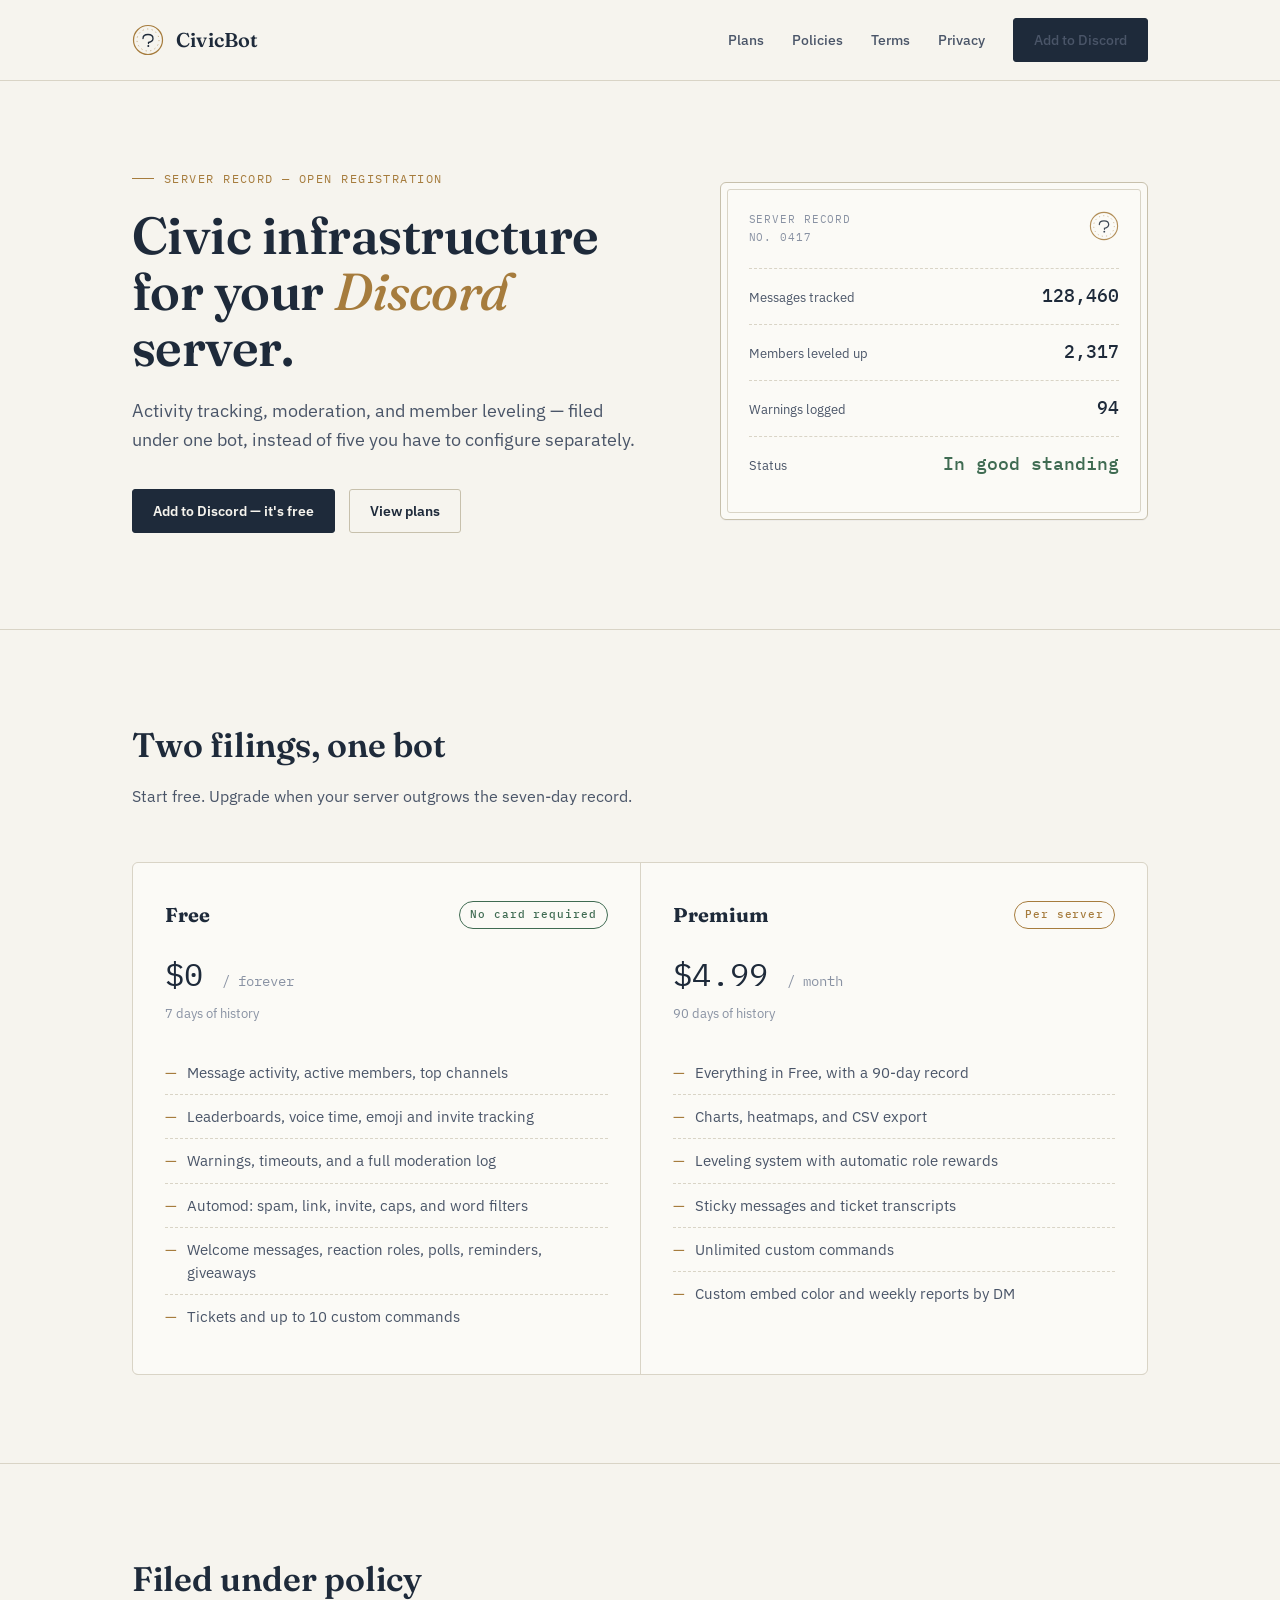
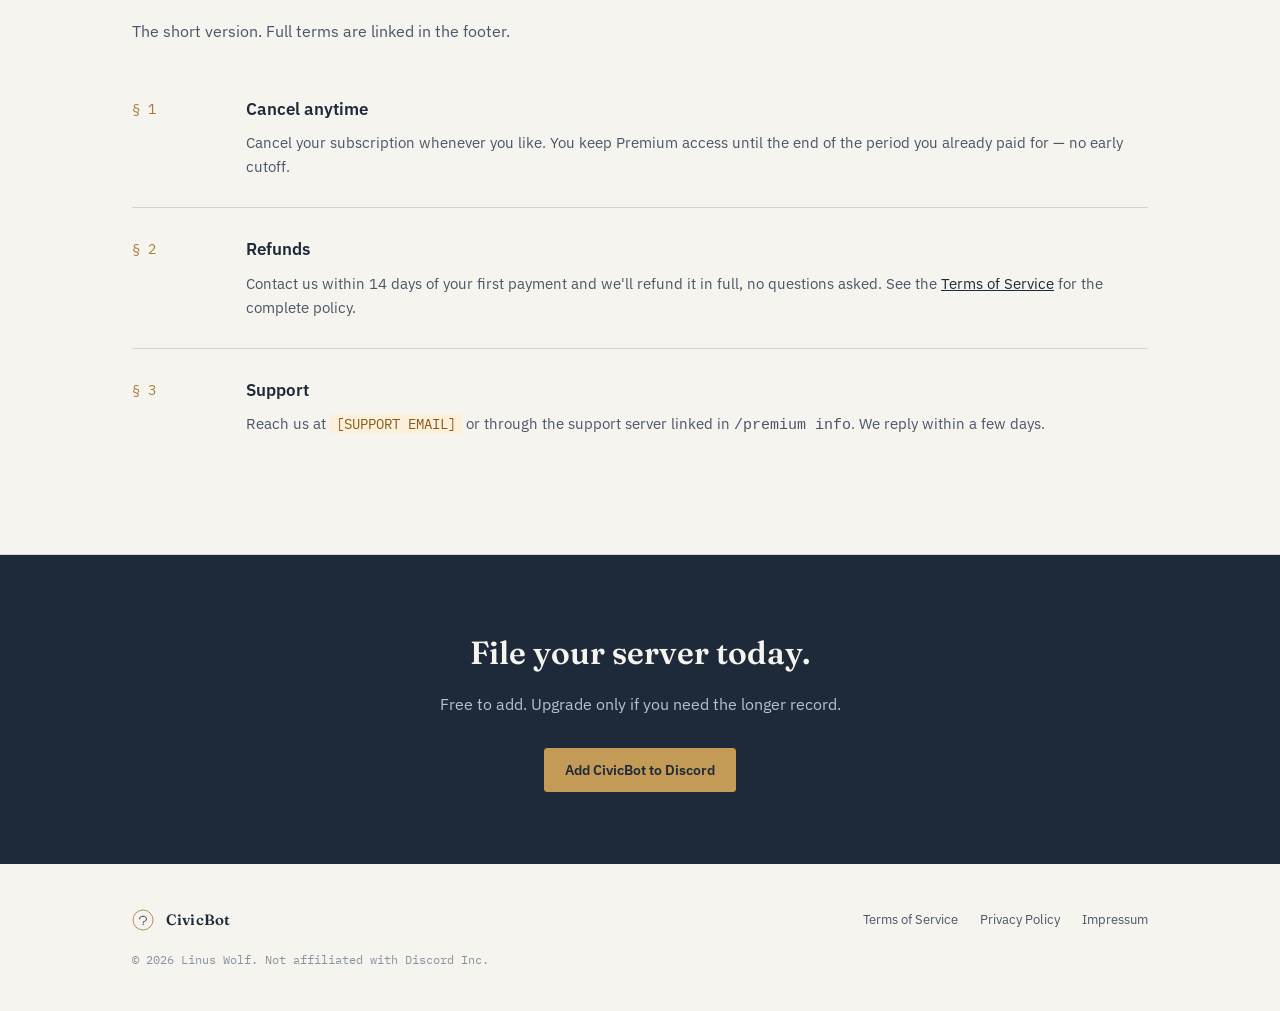
==== index.html @ 1b2a7441 "Add files via upload" ====
<!DOCTYPE html>
<html lang="en">
<head>
<meta charset="UTF-8">
<meta name="viewport" content="width=device-width, initial-scale=1.0">
<title>CivicBot — Server infrastructure for Discord</title>
<meta name="description" content="CivicBot tracks activity, moderates, and rewards your most active members — one bot for the whole server.">
<link rel="stylesheet" href="style.css">
</head>
<body>

<header class="site">
  <div class="bar">
    <a href="index.html" class="brand">
      <span class="seal" aria-hidden="true">
        <svg width="32" height="32" viewBox="0 0 32 32" fill="none">
          <circle cx="16" cy="16" r="14.5" stroke="#A67C3D" stroke-width="1.2"/>
          <circle cx="16" cy="16" r="11" stroke="#A67C3D" stroke-width="0.6" stroke-dasharray="1.2 3.4"/>
          <path d="M11 14.5C11 12 13 10.5 16 10.5C19 10.5 21 12 21 14.5C21 17 19 18 16.5 18.5V19.5" stroke="#1E2A3A" stroke-width="1.3" stroke-linecap="round"/>
          <circle cx="16.3" cy="22" r="1" fill="#1E2A3A"/>
        </svg>
      </span>
      <span class="brand-name">CivicBot</span>
    </a>
    <nav class="primary">
      <a href="index.html#services">Plans</a>
      <a href="index.html#policies">Policies</a>
      <a href="terms.html">Terms</a>
      <a href="privacy.html">Privacy</a>
      <a href="#" class="btn btn-primary">Add to Discord</a>
    </nav>
  </div>
</header>

<section class="hero">
  <div class="wrap grid">
    <div>
      <p class="eyebrow">Server Record — Open Registration</p>
      <h1 class="display">Civic infrastructure<br>for your <em>Discord</em> server.</h1>
      <p class="lede">Activity tracking, moderation, and member leveling — filed under one bot, instead of five you have to configure separately.</p>
      <div class="cta-row">
        <a href="#" class="btn btn-primary">Add to Discord — it's free</a>
        <a href="index.html#services" class="btn btn-ghost">View plans</a>
      </div>
    </div>

    <div class="registry-card reveal">
      <div class="card-head">
        <span class="card-tag">SERVER RECORD<br>NO. 0417</span>
        <span class="seal" aria-hidden="true">
          <svg width="30" height="30" viewBox="0 0 32 32" fill="none">
            <circle cx="16" cy="16" r="14.5" stroke="#A67C3D" stroke-width="1.2"/>
            <circle cx="16" cy="16" r="11" stroke="#A67C3D" stroke-width="0.6" stroke-dasharray="1.2 3.4"/>
            <path d="M11 14.5C11 12 13 10.5 16 10.5C19 10.5 21 12 21 14.5C21 17 19 18 16.5 18.5V19.5" stroke="#1E2A3A" stroke-width="1.3" stroke-linecap="round"/>
            <circle cx="16.3" cy="22" r="1" fill="#1E2A3A"/>
          </svg>
        </span>
      </div>
      <div class="stat-row">
        <span class="stat-label">Messages tracked</span>
        <span class="stat-value"><span data-count-to="128460">0</span></span>
      </div>
      <div class="stat-row">
        <span class="stat-label">Members leveled up</span>
        <span class="stat-value"><span data-count-to="2317">0</span></span>
      </div>
      <div class="stat-row">
        <span class="stat-label">Warnings logged</span>
        <span class="stat-value"><span data-count-to="94">0</span></span>
      </div>
      <div class="stat-row">
        <span class="stat-label">Status</span>
        <span class="stat-value ledger">In good standing</span>
      </div>
    </div>
  </div>
</section>

<section id="services">
  <div class="wrap">
    <div class="section-head reveal">
      <h2>Two filings, one bot</h2>
      <p>Start free. Upgrade when your server outgrows the seven-day record.</p>
    </div>

    <div class="directory reveal">
      <div class="record">
        <div class="record-head">
          <h3 style="font-family:var(--display);font-size:20px;margin:0;">Free</h3>
          <span class="stamp free">No card required</span>
        </div>
        <div class="record-price">$0 <span>/ forever</span></div>
        <div class="record-note">7 days of history</div>
        <ul>
          <li>Message activity, active members, top channels</li>
          <li>Leaderboards, voice time, emoji and invite tracking</li>
          <li>Warnings, timeouts, and a full moderation log</li>
          <li>Automod: spam, link, invite, caps, and word filters</li>
          <li>Welcome messages, reaction roles, polls, reminders, giveaways</li>
          <li>Tickets and up to 10 custom commands</li>
        </ul>
      </div>

      <div class="record">
        <div class="record-head">
          <h3 style="font-family:var(--display);font-size:20px;margin:0;">Premium</h3>
          <span class="stamp premium">Per server</span>
        </div>
        <div class="record-price">$4.99 <span>/ month</span></div>
        <div class="record-note">90 days of history</div>
        <ul>
          <li>Everything in Free, with a 90-day record</li>
          <li>Charts, heatmaps, and CSV export</li>
          <li>Leveling system with automatic role rewards</li>
          <li>Sticky messages and ticket transcripts</li>
          <li>Unlimited custom commands</li>
          <li>Custom embed color and weekly reports by DM</li>
        </ul>
      </div>
    </div>
  </div>
</section>

<section id="policies">
  <div class="wrap">
    <div class="section-head reveal">
      <h2>Filed under policy</h2>
      <p>The short version. Full terms are linked in the footer.</p>
    </div>

    <div class="reveal">
      <div class="ordinance">
        <div class="ordinance-mark">§ 1</div>
        <div>
          <h3>Cancel anytime</h3>
          <p>Cancel your subscription whenever you like. You keep Premium access until the end of the period you already paid for — no early cutoff.</p>
        </div>
      </div>
      <div class="ordinance">
        <div class="ordinance-mark">§ 2</div>
        <div>
          <h3>Refunds</h3>
          <p>Contact us within 14 days of your first payment and we'll refund it in full, no questions asked. See the <a href="terms.html#billing">Terms of Service</a> for the complete policy.</p>
        </div>
      </div>
      <div class="ordinance">
        <div class="ordinance-mark">§ 3</div>
        <div>
          <h3>Support</h3>
          <p>Reach us at <span class="fill">[SUPPORT EMAIL]</span> or through the support server linked in <code>/premium info</code>. We reply within a few days.</p>
        </div>
      </div>
    </div>
  </div>
</section>

<section class="band" style="border-bottom:none;">
  <div class="wrap">
    <h2>File your server today.</h2>
    <p>Free to add. Upgrade only if you need the longer record.</p>
    <a href="#" class="btn btn-primary">Add CivicBot to Discord</a>
  </div>
</section>

<footer class="site">
  <div class="wrap">
    <div class="row">
      <a href="index.html" class="brand">
        <span class="seal" aria-hidden="true">
          <svg width="22" height="22" viewBox="0 0 32 32" fill="none">
            <circle cx="16" cy="16" r="14.5" stroke="#A67C3D" stroke-width="1.2"/>
            <path d="M11 14.5C11 12 13 10.5 16 10.5C19 10.5 21 12 21 14.5C21 17 19 18 16.5 18.5V19.5" stroke="#1E2A3A" stroke-width="1.3" stroke-linecap="round"/>
            <circle cx="16.3" cy="22" r="1" fill="#1E2A3A"/>
          </svg>
        </span>
        <span class="brand-name">CivicBot</span>
      </a>
      <div class="legal-links">
        <a href="terms.html">Terms of Service</a>
        <a href="privacy.html">Privacy Policy</a>
        <a href="impressum.html">Impressum</a>
      </div>
    </div>
    <div class="fine">© 2026 Linus Wolf. Not affiliated with Discord Inc.</div>
  </div>
</footer>

<script src="script.js"></script>
</body>
</html>
---- style.css ----
/* ============================================================
   CivicBot — shared design system
   Direction: "civic registry" — municipal ledger meets Discord.
   ============================================================ */

@import url('https://fonts.googleapis.com/css2?family=Fraunces:opsz,wght@9..144,500;9..144,600;9..144,680&family=IBM+Plex+Sans:wght@400;500;600&family=IBM+Plex+Mono:wght@400;500&display=swap');

:root {
  --paper: #F6F4EE;
  --paper-raised: #FBFAF6;
  --ink: #1E2A3A;
  --ink-soft: #4A5568;
  --ink-faint: #8992A3;
  --seal: #A67C3D;
  --seal-bright: #C39A56;
  --ledger: #3F6B52;
  --rule: #D9D4C6;
  --rule-strong: #C7C0AC;

  --display: 'Fraunces', Georgia, serif;
  --body: 'IBM Plex Sans', -apple-system, sans-serif;
  --mono: 'IBM Plex Mono', 'Courier New', monospace;
}

* { box-sizing: border-box; }

html { scroll-behavior: smooth; }

body {
  margin: 0;
  background: var(--paper);
  color: var(--ink);
  font-family: var(--body);
  font-size: 16px;
  line-height: 1.6;
  -webkit-font-smoothing: antialiased;
}

a { color: var(--ink); }
a:focus-visible, button:focus-visible { outline: 2px solid var(--seal); outline-offset: 3px; }

.wrap {
  max-width: 1080px;
  margin: 0 auto;
  padding: 0 32px;
}

/* ---------- Seal mark (signature element) ---------- */
.seal {
  display: inline-flex;
  align-items: center;
  justify-content: center;
  flex-shrink: 0;
}
.seal svg { display: block; }

/* ---------- Header ---------- */
header.site {
  border-bottom: 1px solid var(--rule);
  background: var(--paper);
  position: sticky;
  top: 0;
  z-index: 40;
}
header.site .bar {
  display: flex;
  align-items: center;
  justify-content: space-between;
  padding: 18px 32px;
  max-width: 1080px;
  margin: 0 auto;
}
.brand {
  display: flex;
  align-items: center;
  gap: 12px;
  text-decoration: none;
  color: var(--ink);
}
.brand .seal { width: 32px; height: 32px; }
.brand-name {
  font-family: var(--display);
  font-weight: 600;
  font-size: 20px;
  letter-spacing: 0.01em;
}
nav.primary {
  display: flex;
  align-items: center;
  gap: 28px;
}
nav.primary a {
  text-decoration: none;
  font-size: 14px;
  color: var(--ink-soft);
  font-weight: 500;
}
nav.primary a:hover { color: var(--ink); }
.btn {
  font-family: var(--body);
  font-weight: 600;
  font-size: 14px;
  padding: 10px 20px;
  border-radius: 3px;
  border: 1px solid var(--ink);
  text-decoration: none;
  display: inline-block;
  cursor: pointer;
  transition: transform 0.15s ease, background 0.15s ease;
}
.btn-primary { background: var(--ink); color: var(--paper); }
.btn-primary:hover { background: var(--seal); border-color: var(--seal); }
.btn-ghost { background: transparent; color: var(--ink); border-color: var(--rule-strong); }
.btn-ghost:hover { border-color: var(--ink); }

/* ---------- Hero ---------- */
.hero {
  padding: 88px 0 96px;
  border-bottom: 1px solid var(--rule);
}
.hero .grid {
  display: grid;
  grid-template-columns: 1.1fr 0.9fr;
  gap: 64px;
  align-items: center;
}
.eyebrow {
  font-family: var(--mono);
  font-size: 12px;
  letter-spacing: 0.12em;
  text-transform: uppercase;
  color: var(--seal);
  margin: 0 0 18px;
  display: flex;
  align-items: center;
  gap: 10px;
}
.eyebrow::before {
  content: "";
  width: 22px;
  height: 1px;
  background: var(--seal);
}
h1.display {
  font-family: var(--display);
  font-weight: 600;
  font-size: 52px;
  line-height: 1.08;
  letter-spacing: -0.01em;
  margin: 0 0 22px;
}
h1.display em { font-style: italic; font-weight: 500; color: var(--seal); }
.lede {
  font-size: 18px;
  color: var(--ink-soft);
  max-width: 46ch;
  margin: 0 0 34px;
}
.cta-row { display: flex; gap: 14px; flex-wrap: wrap; }

/* Registry card visual */
.registry-card {
  background: var(--paper-raised);
  border: 1px solid var(--rule-strong);
  border-radius: 6px;
  padding: 28px;
  position: relative;
  box-shadow: 0 1px 0 rgba(30,42,58,0.03);
}
.registry-card::before {
  content: "";
  position: absolute;
  inset: 6px;
  border: 1px solid var(--rule);
  border-radius: 3px;
  pointer-events: none;
}
.registry-card .card-head {
  display: flex;
  justify-content: space-between;
  align-items: flex-start;
  margin-bottom: 22px;
}
.registry-card .card-head .seal { width: 30px; height: 30px; opacity: 0.85; }
.card-tag {
  font-family: var(--mono);
  font-size: 11px;
  color: var(--ink-faint);
  letter-spacing: 0.08em;
}
.stat-row {
  display: flex;
  justify-content: space-between;
  align-items: baseline;
  padding: 13px 0;
  border-top: 1px dashed var(--rule);
}
.stat-row:first-of-type { border-top: none; }
.stat-label { font-size: 13px; color: var(--ink-soft); }
.stat-value {
  font-family: var(--mono);
  font-size: 18px;
  font-weight: 500;
  color: var(--ink);
}
.stat-value.ledger { color: var(--ledger); }

/* ---------- Sections ---------- */
section { padding: 88px 0; border-bottom: 1px solid var(--rule); }
section:last-of-type { border-bottom: none; }
.section-head { max-width: 60ch; margin-bottom: 52px; }
.section-head h2 {
  font-family: var(--display);
  font-weight: 600;
  font-size: 34px;
  margin: 0 0 12px;
}
.section-head p { color: var(--ink-soft); font-size: 16px; margin: 0; }

/* Service directory (pricing) */
.directory {
  display: grid;
  grid-template-columns: 1fr 1fr;
  gap: 1px;
  background: var(--rule);
  border: 1px solid var(--rule);
  border-radius: 6px;
  overflow: hidden;
}
.record {
  background: var(--paper-raised);
  padding: 36px 32px;
}
.record-head {
  display: flex;
  justify-content: space-between;
  align-items: center;
  margin-bottom: 6px;
}
.stamp {
  font-family: var(--mono);
  font-size: 11px;
  font-weight: 500;
  letter-spacing: 0.08em;
  padding: 4px 10px;
  border-radius: 100px;
  border: 1px solid currentColor;
}
.stamp.free { color: var(--ledger); }
.stamp.premium { color: var(--seal); }
.record-price {
  font-family: var(--mono);
  font-size: 32px;
  margin: 18px 0 4px;
}
.record-price span { font-size: 14px; color: var(--ink-faint); }
.record-note { font-size: 13px; color: var(--ink-faint); margin-bottom: 26px; }
.record ul { list-style: none; padding: 0; margin: 0; }
.record li {
  padding: 10px 0;
  border-top: 1px dashed var(--rule);
  font-size: 14.5px;
  color: var(--ink-soft);
  display: flex;
  gap: 10px;
}
.record li:first-child { border-top: none; }
.record li::before { content: "—"; color: var(--seal); flex-shrink: 0; }

/* Ordinances (policy clauses) */
.ordinance {
  display: grid;
  grid-template-columns: 90px 1fr;
  gap: 24px;
  padding: 28px 0;
  border-top: 1px solid var(--rule);
}
.ordinance:first-child { border-top: none; padding-top: 0; }
.ordinance-mark {
  font-family: var(--mono);
  font-size: 14px;
  color: var(--seal);
  padding-top: 2px;
}
.ordinance h3 {
  font-family: var(--body);
  font-size: 17px;
  font-weight: 600;
  margin: 0 0 8px;
}
.ordinance p { margin: 0; color: var(--ink-soft); font-size: 15px; }

/* CTA band */
.band {
  background: var(--ink);
  color: var(--paper);
  padding: 72px 0;
  text-align: center;
  border-bottom: none;
}
.band h2 {
  font-family: var(--display);
  font-weight: 600;
  font-size: 32px;
  margin: 0 0 14px;
}
.band p { color: #B9C0CC; margin: 0 0 30px; }
.band .btn-primary { background: var(--seal-bright); border-color: var(--seal-bright); color: var(--ink); }
.band .btn-primary:hover { background: var(--paper); border-color: var(--paper); }

/* ---------- Footer ---------- */
footer.site {
  padding: 44px 0;
}
footer.site .row {
  display: flex;
  justify-content: space-between;
  align-items: center;
  flex-wrap: wrap;
  gap: 20px;
}
footer.site .brand .seal { width: 22px; height: 22px; }
footer.site .brand-name { font-size: 15px; }
footer .legal-links {
  display: flex;
  gap: 22px;
}
footer .legal-links a {
  font-size: 13px;
  color: var(--ink-soft);
  text-decoration: none;
}
footer .legal-links a:hover { color: var(--ink); }
footer .fine {
  font-size: 12px;
  color: var(--ink-faint);
  margin-top: 18px;
  font-family: var(--mono);
}

/* ---------- Legal document pages ---------- */
.doc {
  padding: 64px 0 96px;
}
.doc-head {
  border-bottom: 2px solid var(--ink);
  padding-bottom: 24px;
  margin-bottom: 44px;
}
.doc-head .eyebrow { margin-bottom: 14px; }
.doc-head h1 {
  font-family: var(--display);
  font-weight: 600;
  font-size: 38px;
  margin: 0 0 10px;
}
.doc-head .meta { font-family: var(--mono); font-size: 13px; color: var(--ink-faint); }
.doc-body { max-width: 72ch; }
.doc-body h2 {
  font-family: var(--display);
  font-size: 22px;
  font-weight: 600;
  margin: 44px 0 14px;
}
.doc-body h2 .num { color: var(--seal); font-family: var(--mono); font-size: 16px; margin-right: 10px; }
.doc-body h3 { font-size: 16px; margin: 24px 0 8px; }
.doc-body p, .doc-body li { color: var(--ink-soft); font-size: 15.5px; }
.doc-body ul, .doc-body ol { padding-left: 22px; }
.doc-body li { margin-bottom: 6px; }
.doc-body a { color: var(--seal); }
.fill {
  background: #FBF0DC;
  color: #8A5A17;
  padding: 1px 6px;
  border-radius: 3px;
  font-family: var(--mono);
  font-size: 0.92em;
}
.callout {
  background: var(--paper-raised);
  border: 1px solid var(--rule-strong);
  border-left: 3px solid var(--seal);
  border-radius: 4px;
  padding: 18px 22px;
  margin: 28px 0;
  font-size: 14.5px;
  color: var(--ink-soft);
}
.callout strong { color: var(--ink); }

/* ---------- Scroll reveal ---------- */
.reveal { opacity: 0; transform: translateY(14px); transition: opacity 0.6s ease, transform 0.6s ease; }
.reveal.in { opacity: 1; transform: translateY(0); }
@media (prefers-reduced-motion: reduce) {
  .reveal { opacity: 1; transform: none; transition: none; }
  html { scroll-behavior: auto; }
}

/* ---------- Responsive ---------- */
@media (max-width: 860px) {
  .hero .grid { grid-template-columns: 1fr; }
  .directory { grid-template-columns: 1fr; }
  h1.display { font-size: 38px; }
  nav.primary { display: none; }
  .ordinance { grid-template-columns: 1fr; gap: 8px; }
}
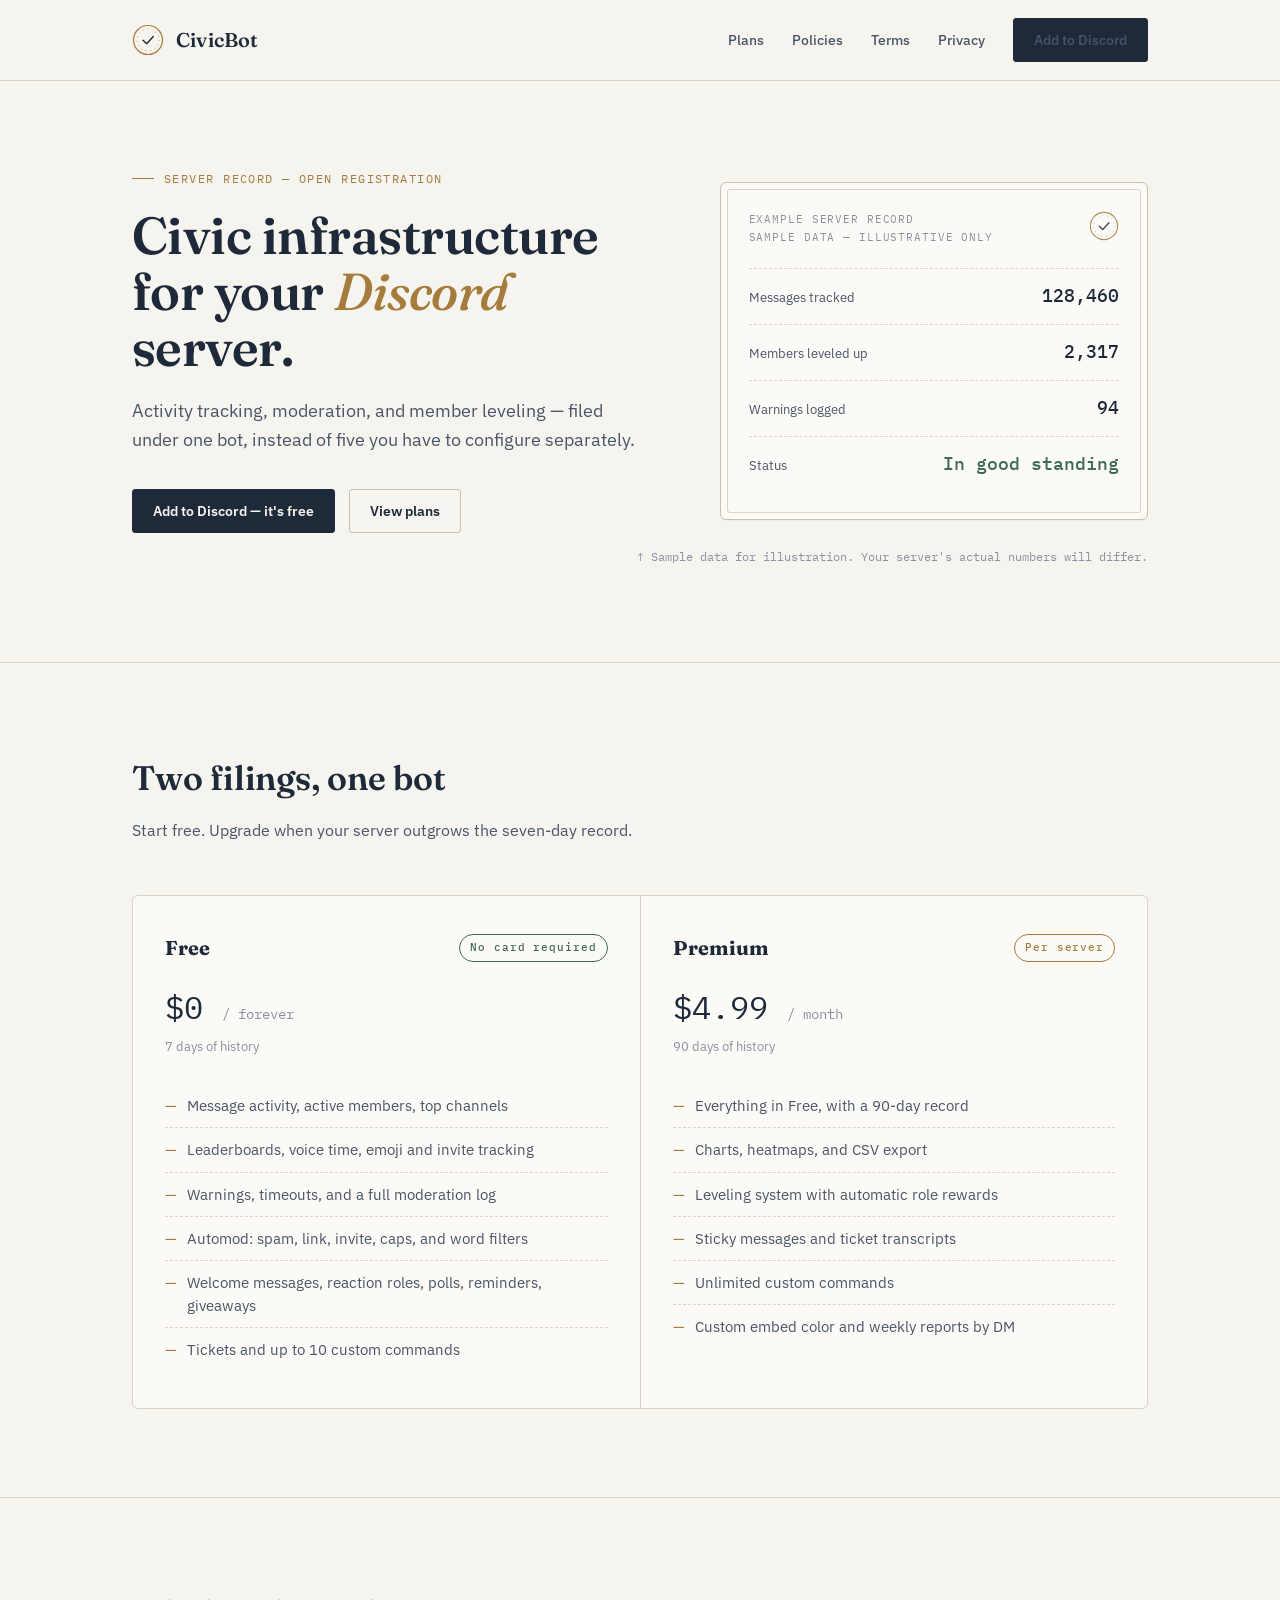
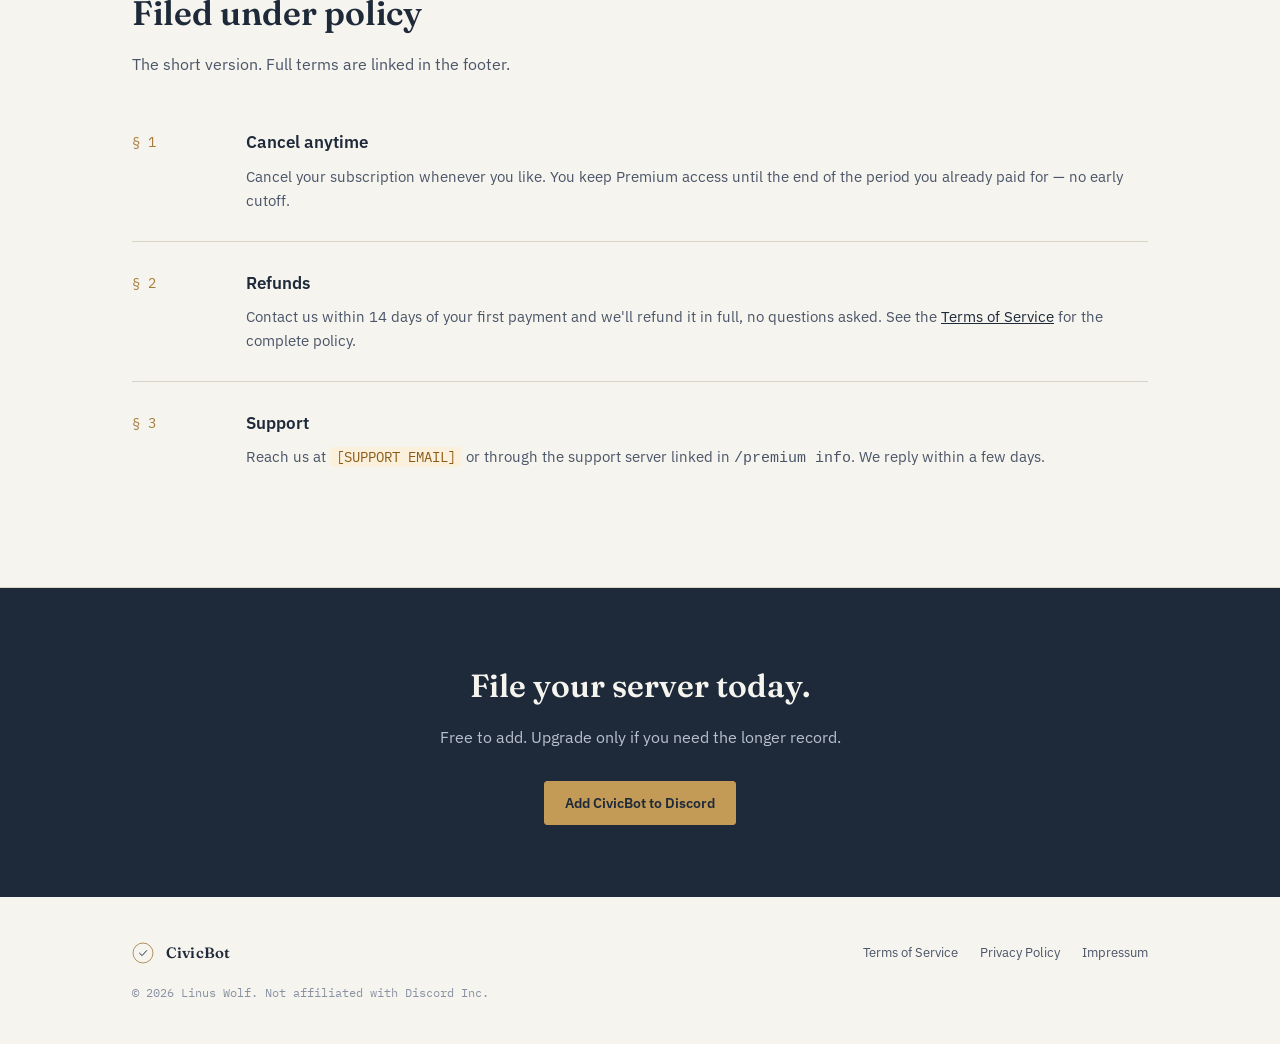
==== commit f742ebe5: "Update index.html" ====
--- a/index.html
+++ b/index.html
@@ -16,8 +16,7 @@
         <svg width="32" height="32" viewBox="0 0 32 32" fill="none">
           <circle cx="16" cy="16" r="14.5" stroke="#A67C3D" stroke-width="1.2"/>
           <circle cx="16" cy="16" r="11" stroke="#A67C3D" stroke-width="0.6" stroke-dasharray="1.2 3.4"/>
-          <path d="M11 14.5C11 12 13 10.5 16 10.5C19 10.5 21 12 21 14.5C21 17 19 18 16.5 18.5V19.5" stroke="#1E2A3A" stroke-width="1.3" stroke-linecap="round"/>
-          <circle cx="16.3" cy="22" r="1" fill="#1E2A3A"/>
+          <path d="M11 16.3L14.7 19.8L21.3 12.5" stroke="#1E2A3A" stroke-width="1.4" stroke-linecap="round" stroke-linejoin="round" fill="none"/>
         </svg>
       </span>
       <span class="brand-name">CivicBot</span>
@@ -46,13 +45,12 @@
 
     <div class="registry-card reveal">
       <div class="card-head">
-        <span class="card-tag">SERVER RECORD<br>NO. 0417</span>
+        <span class="card-tag">EXAMPLE SERVER RECORD<br>SAMPLE DATA — ILLUSTRATIVE ONLY</span>
         <span class="seal" aria-hidden="true">
           <svg width="30" height="30" viewBox="0 0 32 32" fill="none">
             <circle cx="16" cy="16" r="14.5" stroke="#A67C3D" stroke-width="1.2"/>
             <circle cx="16" cy="16" r="11" stroke="#A67C3D" stroke-width="0.6" stroke-dasharray="1.2 3.4"/>
-            <path d="M11 14.5C11 12 13 10.5 16 10.5C19 10.5 21 12 21 14.5C21 17 19 18 16.5 18.5V19.5" stroke="#1E2A3A" stroke-width="1.3" stroke-linecap="round"/>
-            <circle cx="16.3" cy="22" r="1" fill="#1E2A3A"/>
+            <path d="M11 16.3L14.7 19.8L21.3 12.5" stroke="#1E2A3A" stroke-width="1.4" stroke-linecap="round" stroke-linejoin="round" fill="none"/>
           </svg>
         </span>
       </div>
@@ -74,6 +72,7 @@
       </div>
     </div>
   </div>
+  <p style="text-align:right;max-width:1080px;margin:14px auto 0;padding:0 32px;font-size:12px;color:var(--ink-faint);font-family:var(--mono);">↑ Sample data for illustration. Your server's actual numbers will differ.</p>
 </section>
 
 <section id="services">
@@ -169,8 +168,7 @@
         <span class="seal" aria-hidden="true">
           <svg width="22" height="22" viewBox="0 0 32 32" fill="none">
             <circle cx="16" cy="16" r="14.5" stroke="#A67C3D" stroke-width="1.2"/>
-            <path d="M11 14.5C11 12 13 10.5 16 10.5C19 10.5 21 12 21 14.5C21 17 19 18 16.5 18.5V19.5" stroke="#1E2A3A" stroke-width="1.3" stroke-linecap="round"/>
-            <circle cx="16.3" cy="22" r="1" fill="#1E2A3A"/>
+            <path d="M11 16.3L14.7 19.8L21.3 12.5" stroke="#1E2A3A" stroke-width="1.4" stroke-linecap="round" stroke-linejoin="round" fill="none"/>
           </svg>
         </span>
         <span class="brand-name">CivicBot</span>
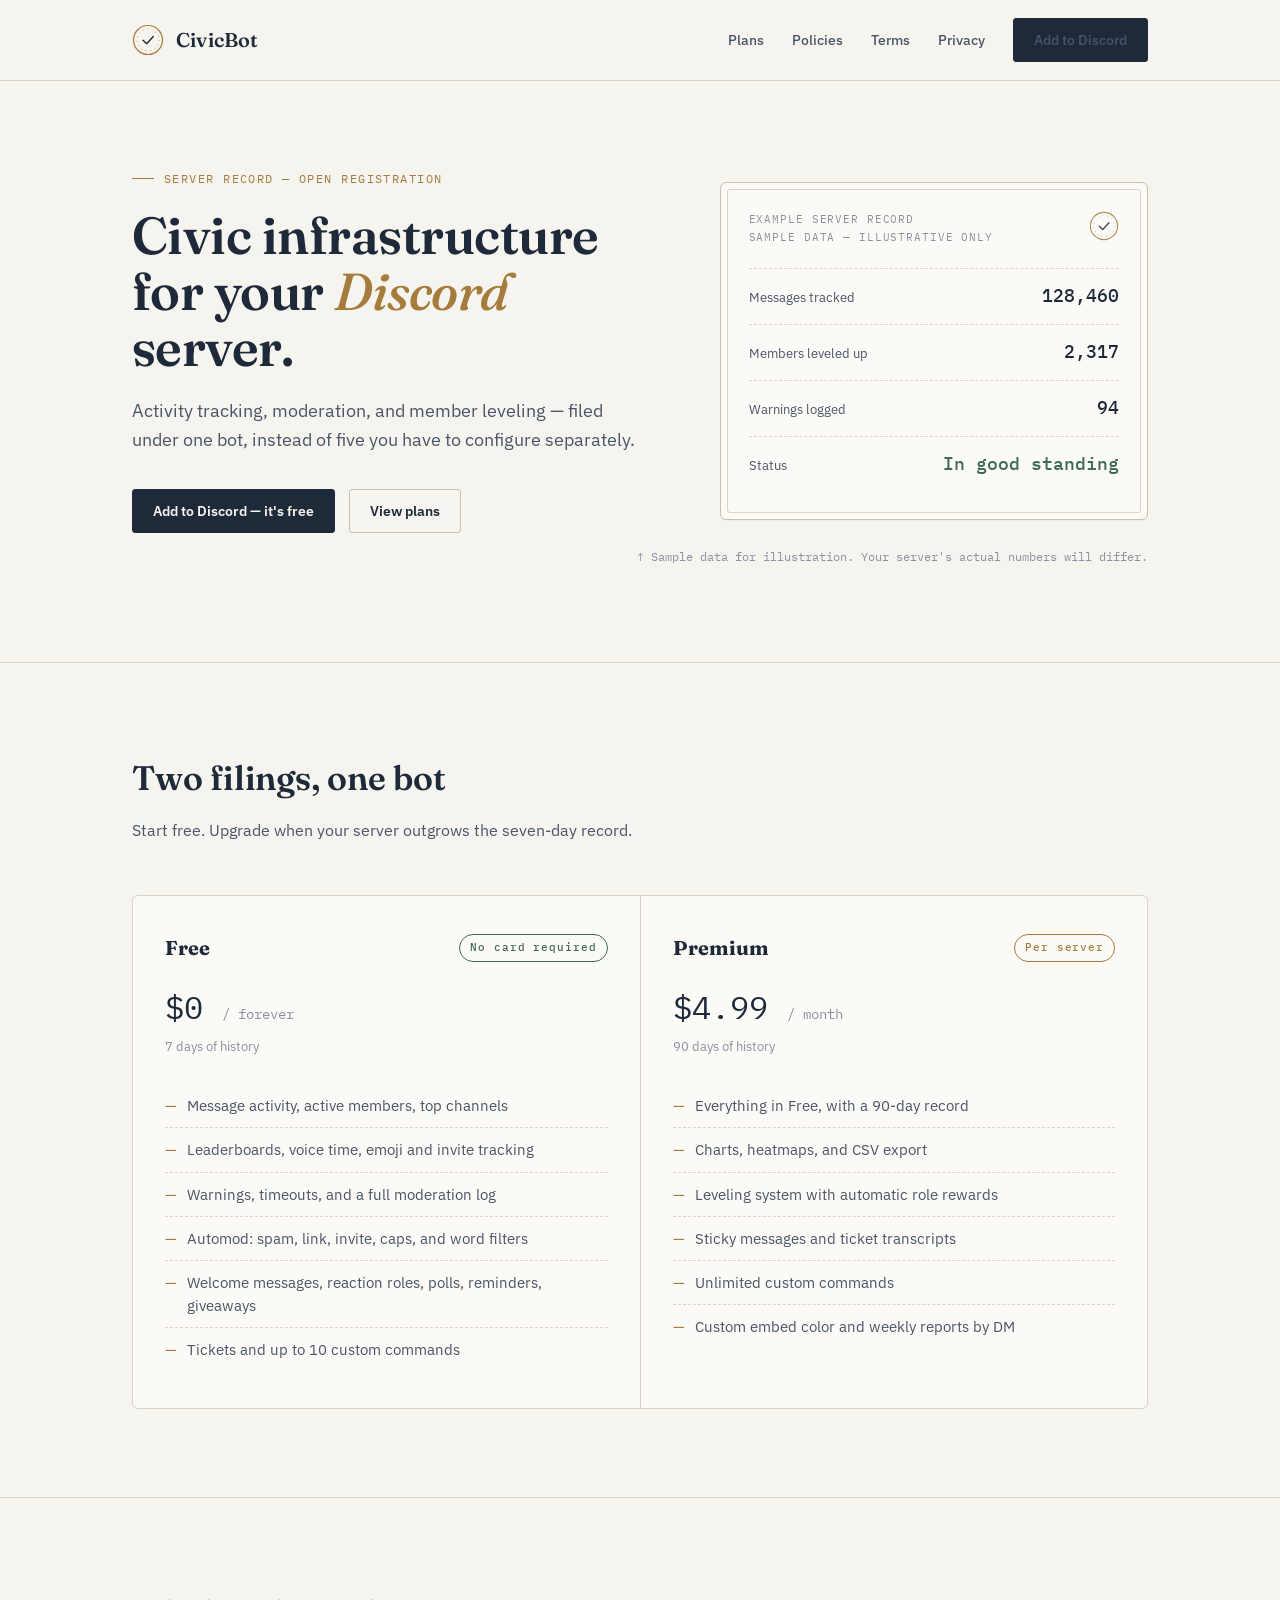
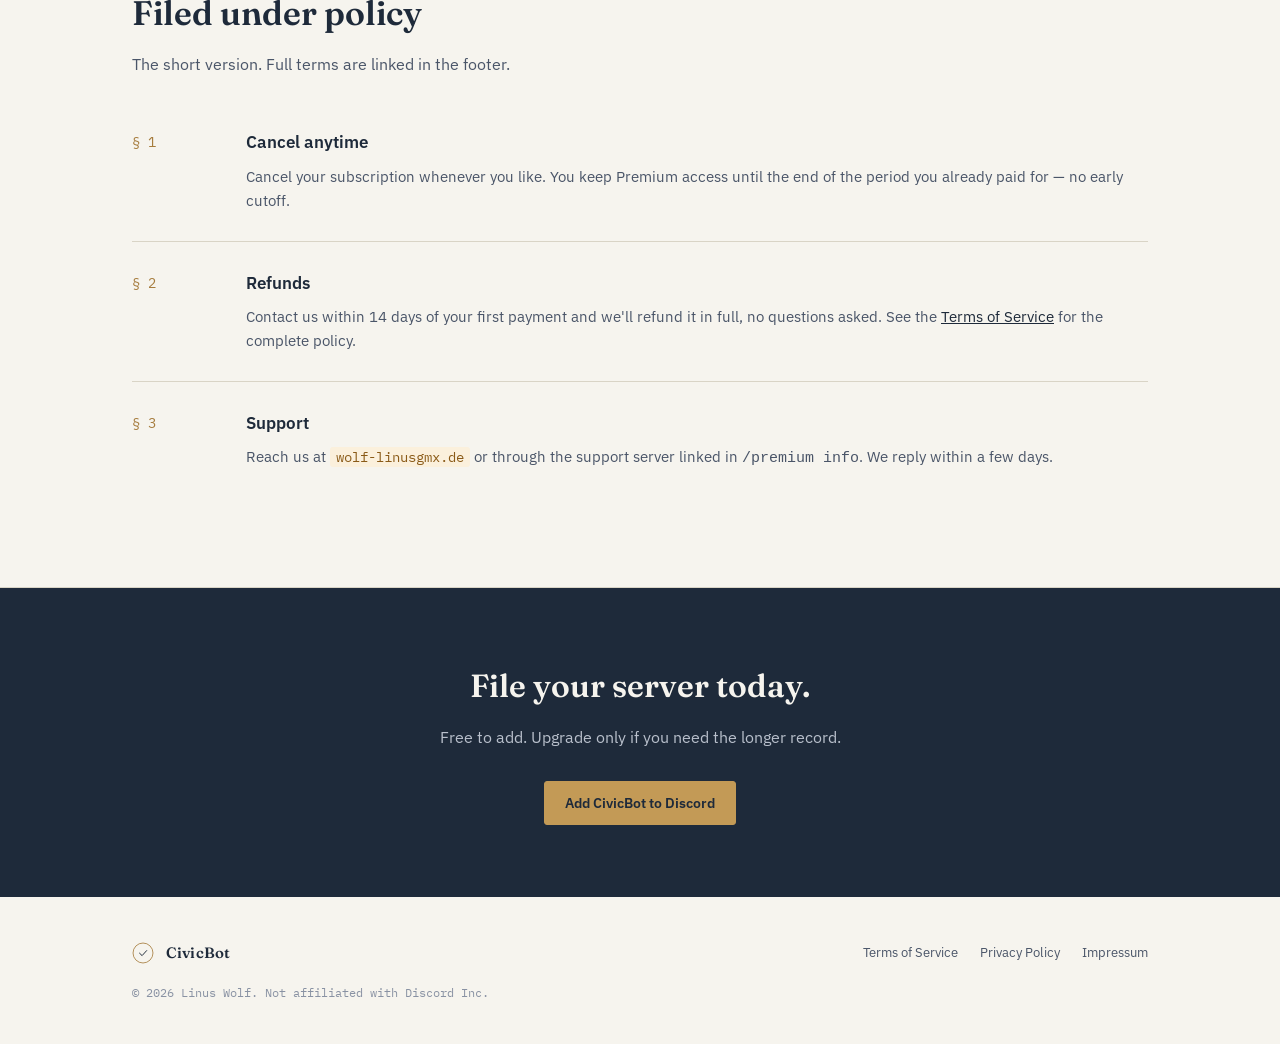
==== commit 81ced40e: "Update support email address in index.html" ====
--- a/index.html
+++ b/index.html
@@ -146,7 +146,7 @@
         <div class="ordinance-mark">§ 3</div>
         <div>
           <h3>Support</h3>
-          <p>Reach us at <span class="fill">[SUPPORT EMAIL]</span> or through the support server linked in <code>/premium info</code>. We reply within a few days.</p>
+          <p>Reach us at <span class="fill">wolf-linusgmx.de</span> or through the support server linked in <code>/premium info</code>. We reply within a few days.</p>
         </div>
       </div>
     </div>
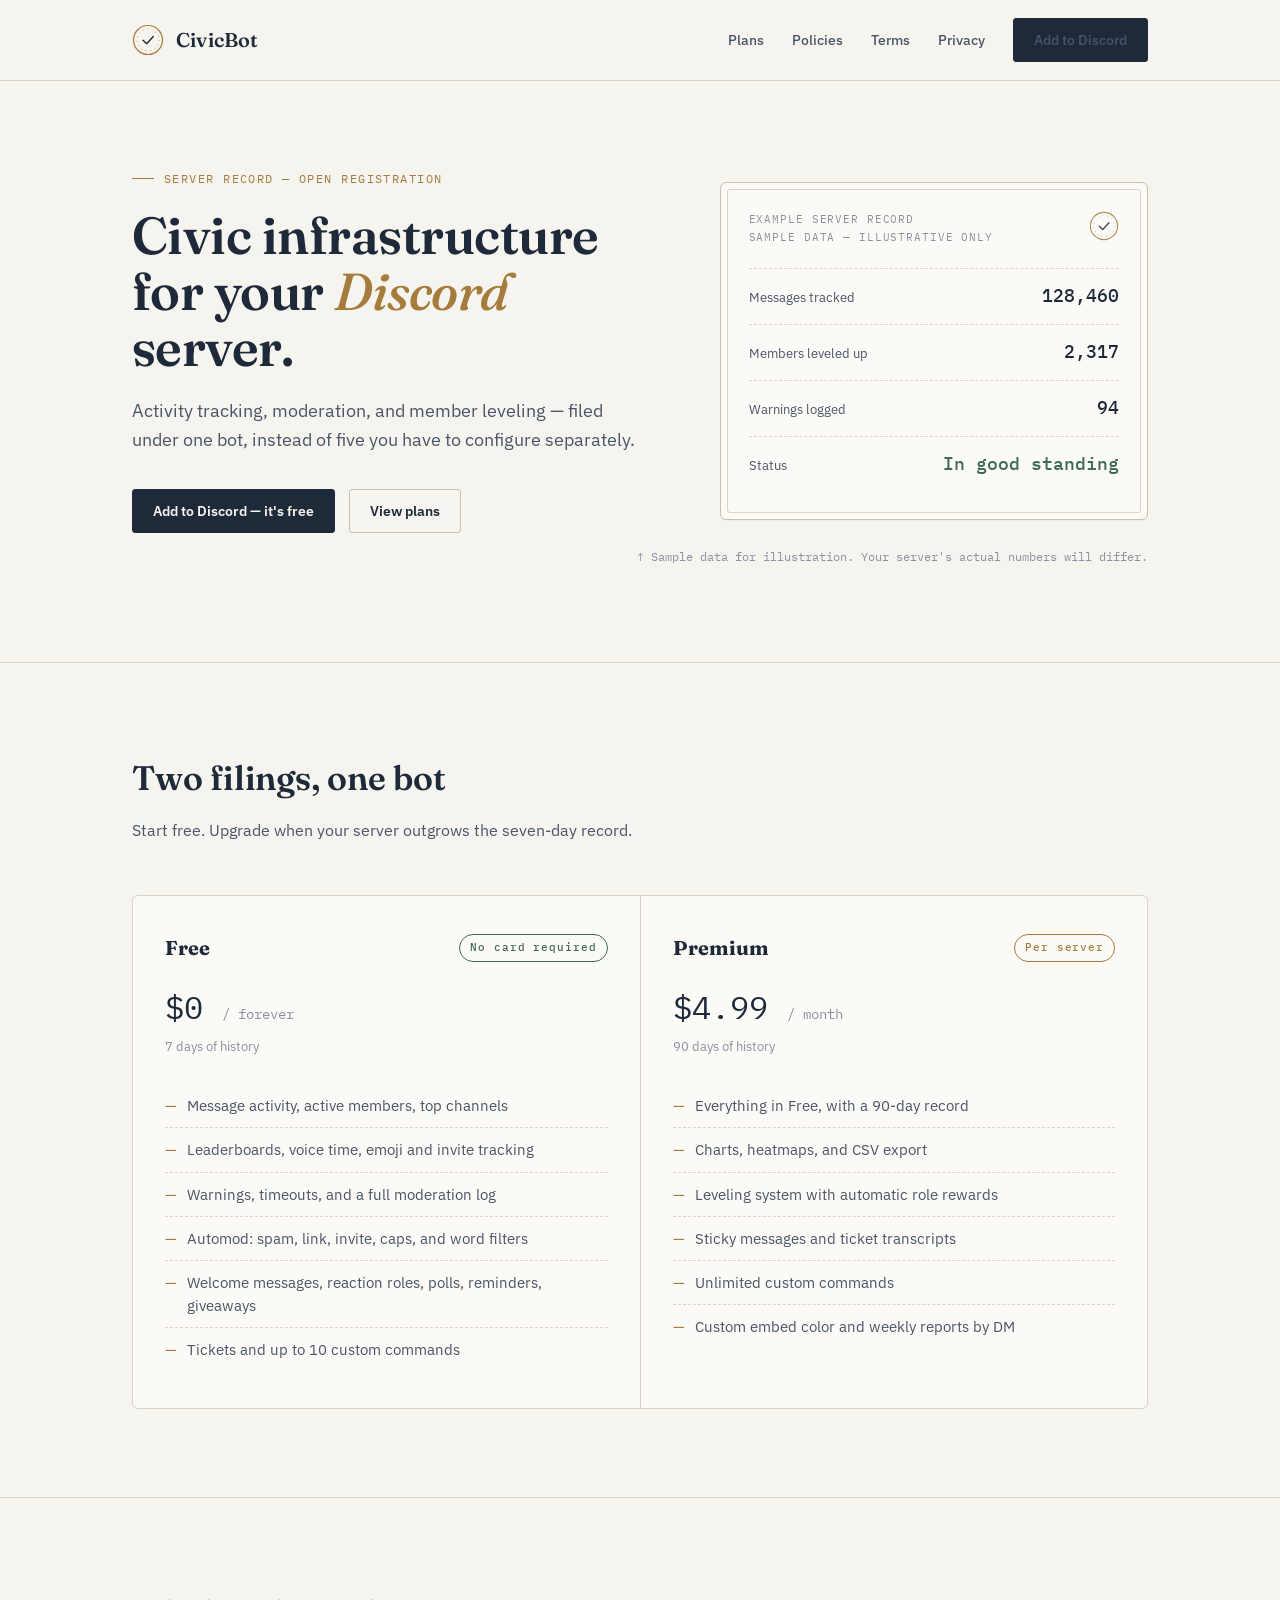
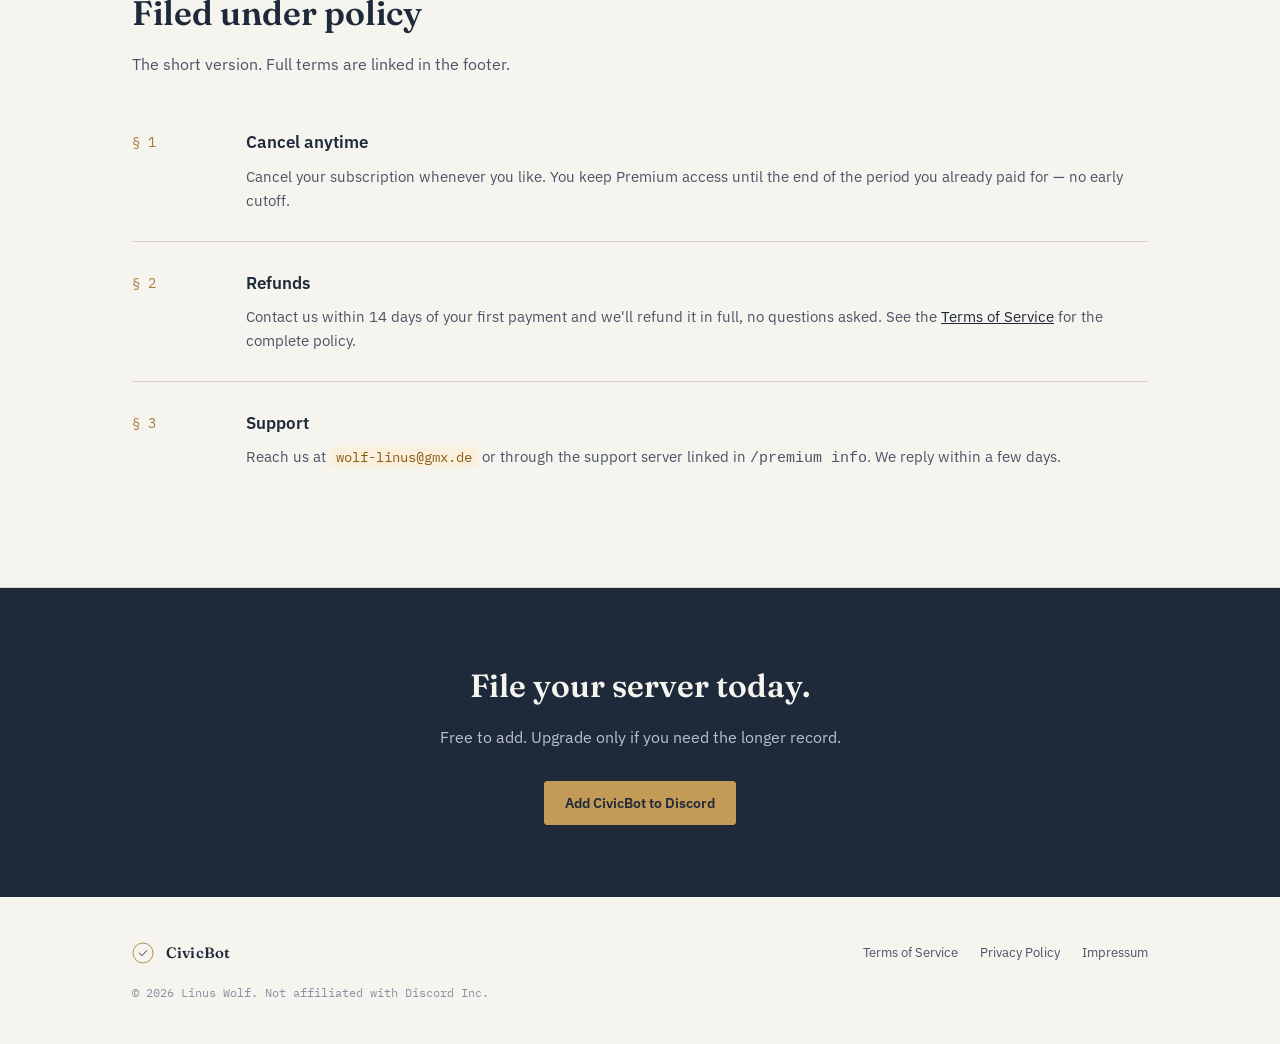
==== commit 3dd29382: "Update support email address in index.html" ====
--- a/index.html
+++ b/index.html
@@ -146,7 +146,7 @@
         <div class="ordinance-mark">§ 3</div>
         <div>
           <h3>Support</h3>
-          <p>Reach us at <span class="fill">wolf-linusgmx.de</span> or through the support server linked in <code>/premium info</code>. We reply within a few days.</p>
+          <p>Reach us at <span class="fill">wolf-linus@gmx.de</span> or through the support server linked in <code>/premium info</code>. We reply within a few days.</p>
         </div>
       </div>
     </div>
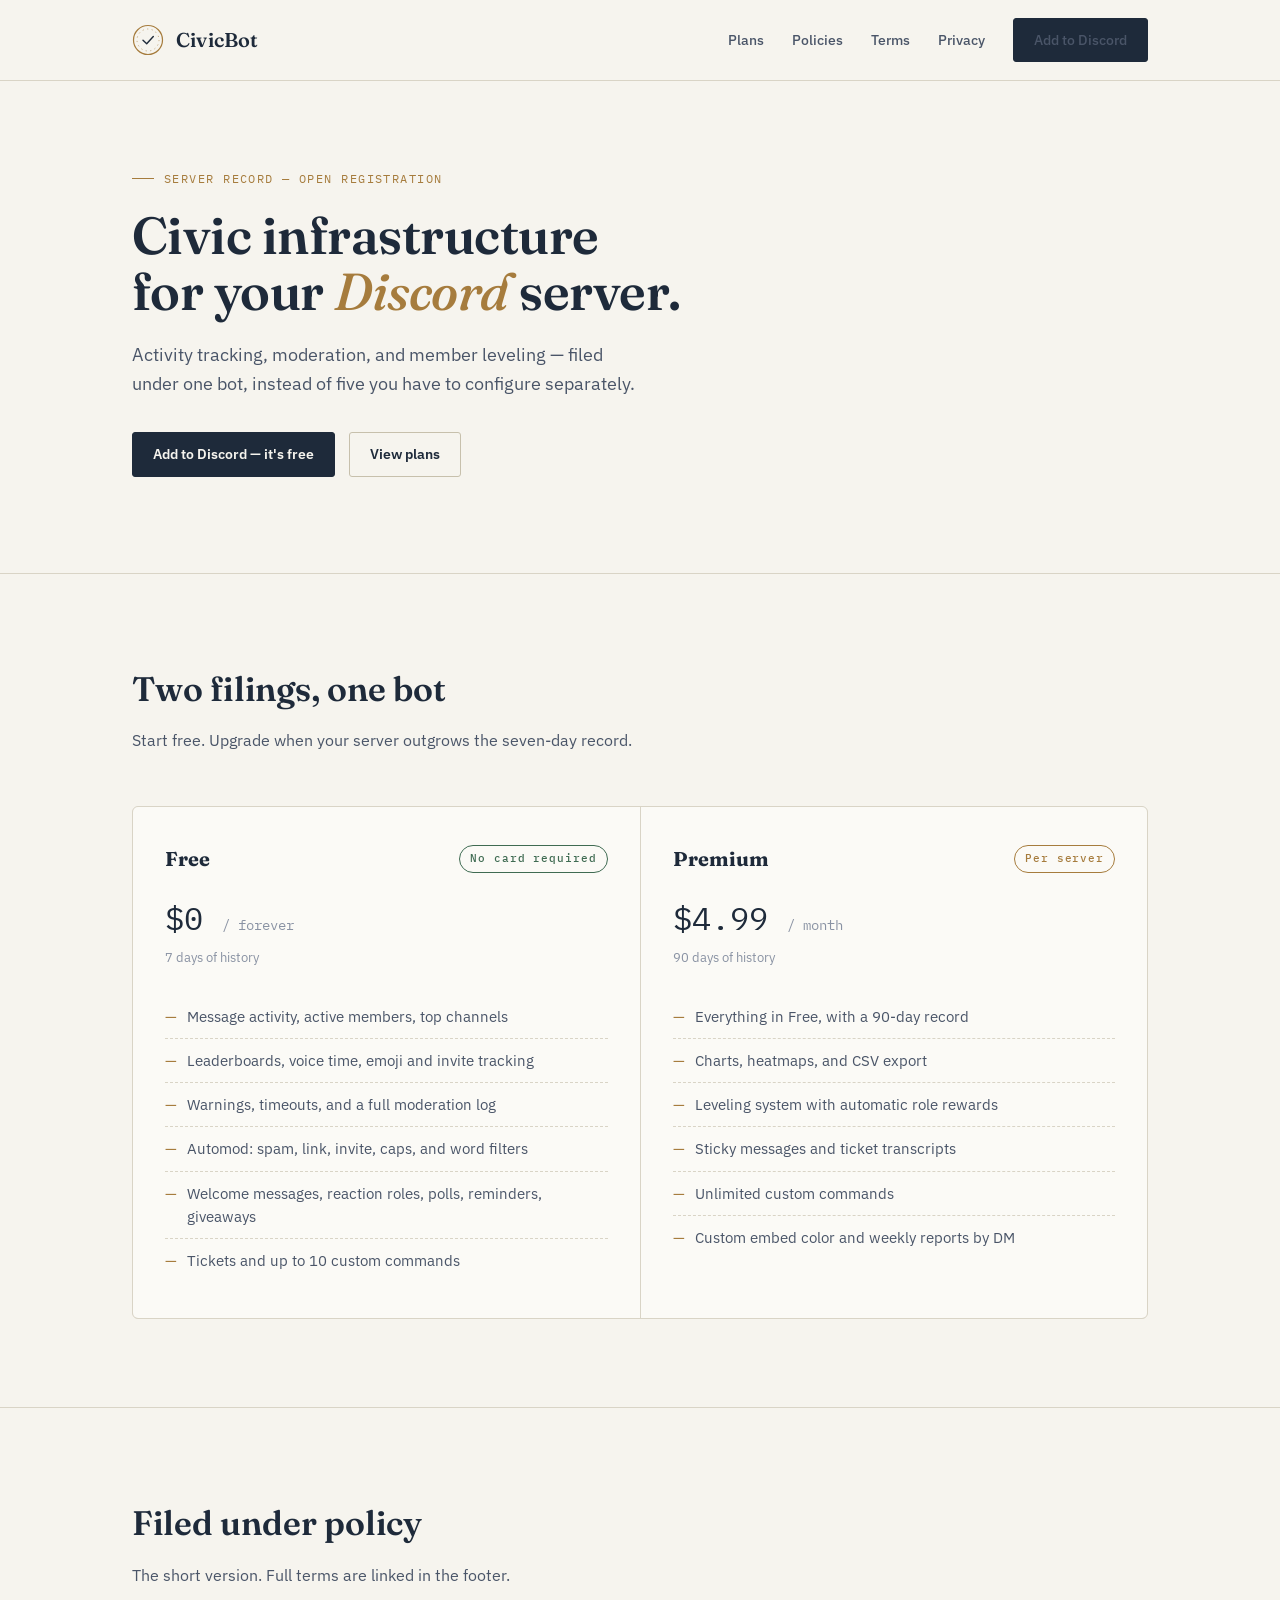
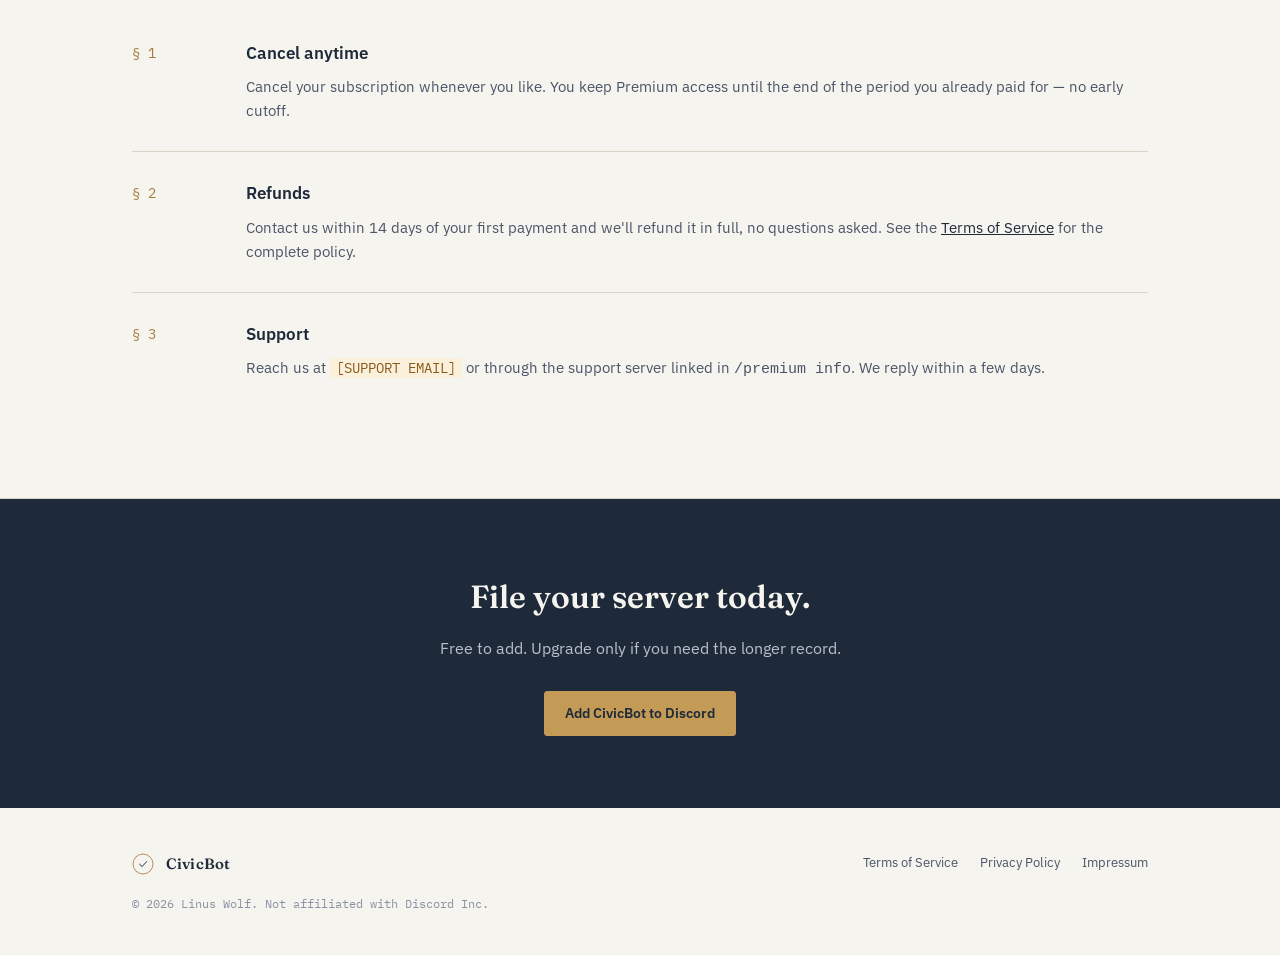
==== commit 658ca3cf: "Refactor index.html for layout and placeholder email" ====
--- a/index.html
+++ b/index.html
@@ -32,8 +32,8 @@
 </header>
 
 <section class="hero">
-  <div class="wrap grid">
-    <div>
+  <div class="wrap">
+    <div style="max-width: 640px;">
       <p class="eyebrow">Server Record — Open Registration</p>
       <h1 class="display">Civic infrastructure<br>for your <em>Discord</em> server.</h1>
       <p class="lede">Activity tracking, moderation, and member leveling — filed under one bot, instead of five you have to configure separately.</p>
@@ -42,37 +42,7 @@
         <a href="index.html#services" class="btn btn-ghost">View plans</a>
       </div>
     </div>
-
-    <div class="registry-card reveal">
-      <div class="card-head">
-        <span class="card-tag">EXAMPLE SERVER RECORD<br>SAMPLE DATA — ILLUSTRATIVE ONLY</span>
-        <span class="seal" aria-hidden="true">
-          <svg width="30" height="30" viewBox="0 0 32 32" fill="none">
-            <circle cx="16" cy="16" r="14.5" stroke="#A67C3D" stroke-width="1.2"/>
-            <circle cx="16" cy="16" r="11" stroke="#A67C3D" stroke-width="0.6" stroke-dasharray="1.2 3.4"/>
-            <path d="M11 16.3L14.7 19.8L21.3 12.5" stroke="#1E2A3A" stroke-width="1.4" stroke-linecap="round" stroke-linejoin="round" fill="none"/>
-          </svg>
-        </span>
-      </div>
-      <div class="stat-row">
-        <span class="stat-label">Messages tracked</span>
-        <span class="stat-value"><span data-count-to="128460">0</span></span>
-      </div>
-      <div class="stat-row">
-        <span class="stat-label">Members leveled up</span>
-        <span class="stat-value"><span data-count-to="2317">0</span></span>
-      </div>
-      <div class="stat-row">
-        <span class="stat-label">Warnings logged</span>
-        <span class="stat-value"><span data-count-to="94">0</span></span>
-      </div>
-      <div class="stat-row">
-        <span class="stat-label">Status</span>
-        <span class="stat-value ledger">In good standing</span>
-      </div>
-    </div>
   </div>
-  <p style="text-align:right;max-width:1080px;margin:14px auto 0;padding:0 32px;font-size:12px;color:var(--ink-faint);font-family:var(--mono);">↑ Sample data for illustration. Your server's actual numbers will differ.</p>
 </section>
 
 <section id="services">
@@ -146,7 +116,7 @@
         <div class="ordinance-mark">§ 3</div>
         <div>
           <h3>Support</h3>
-          <p>Reach us at <span class="fill">wolf-linus@gmx.de</span> or through the support server linked in <code>/premium info</code>. We reply within a few days.</p>
+          <p>Reach us at <span class="fill">[SUPPORT EMAIL]</span> or through the support server linked in <code>/premium info</code>. We reply within a few days.</p>
         </div>
       </div>
     </div>
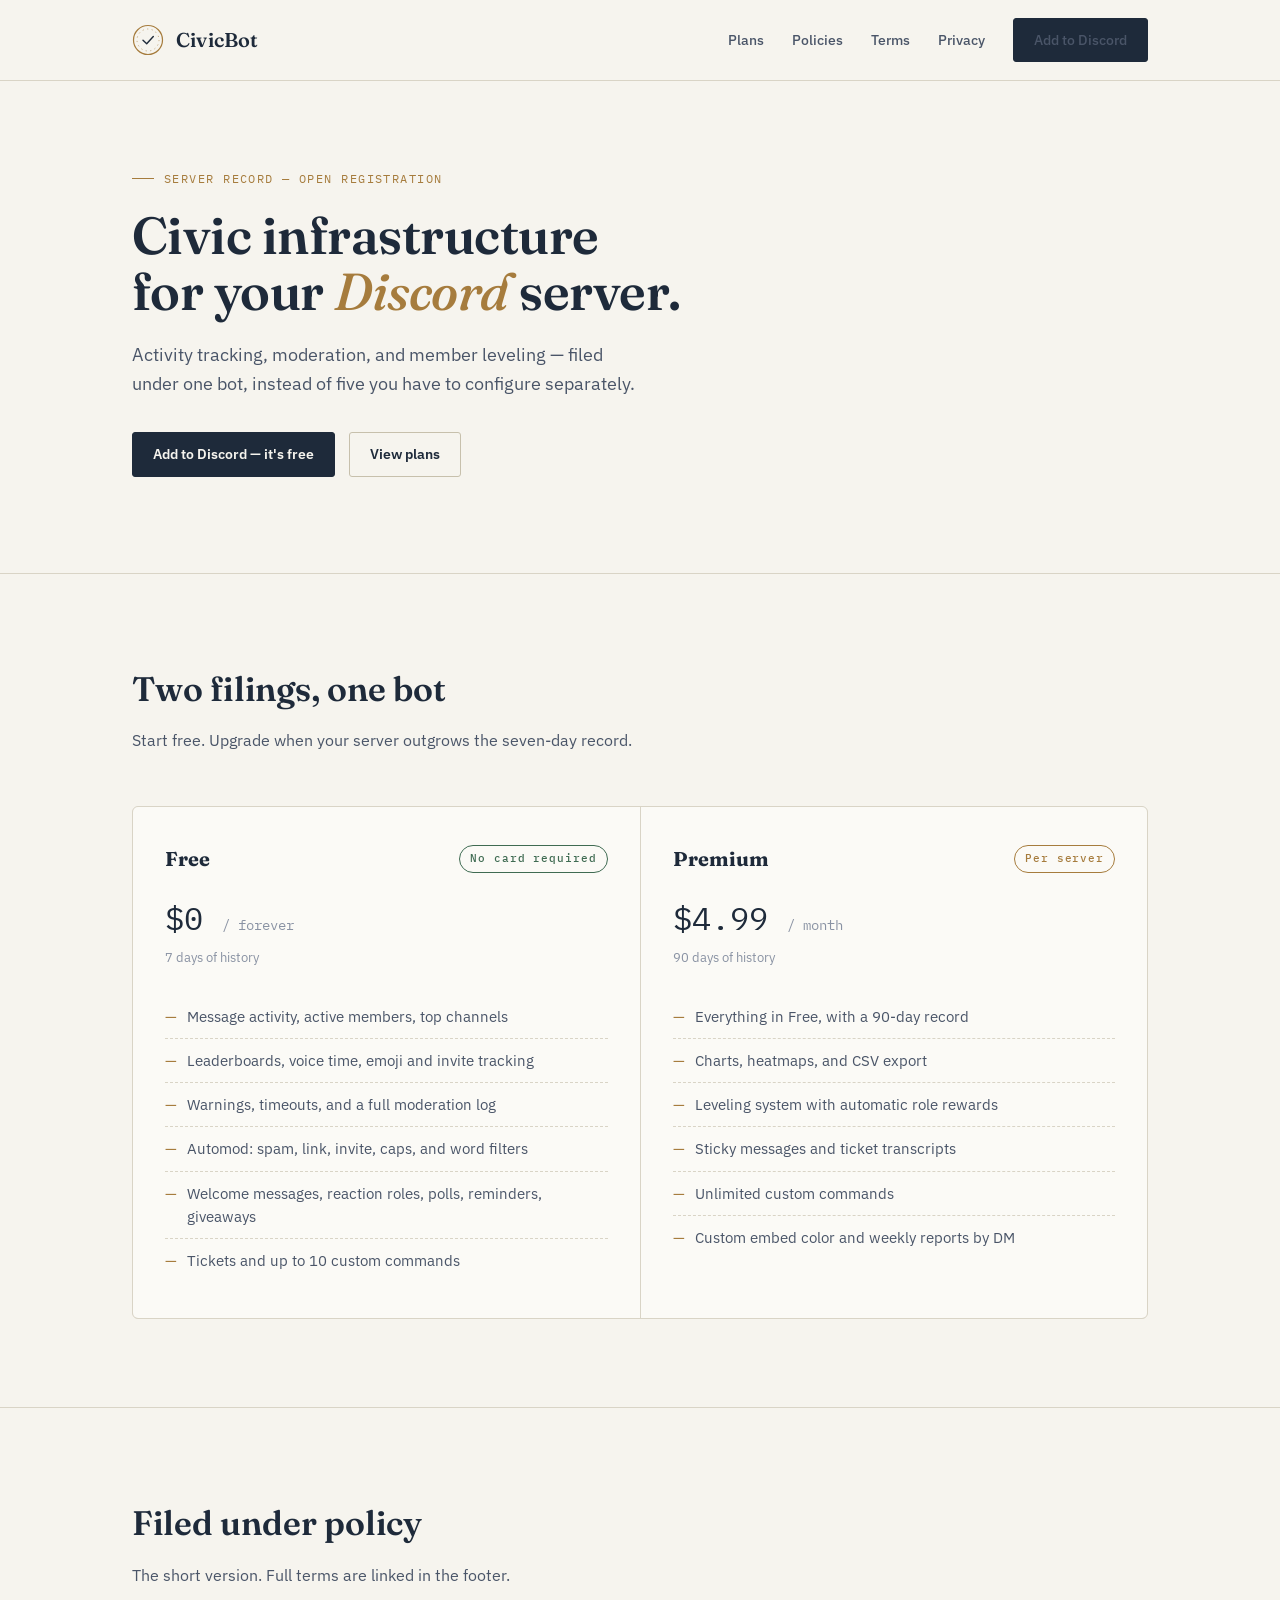
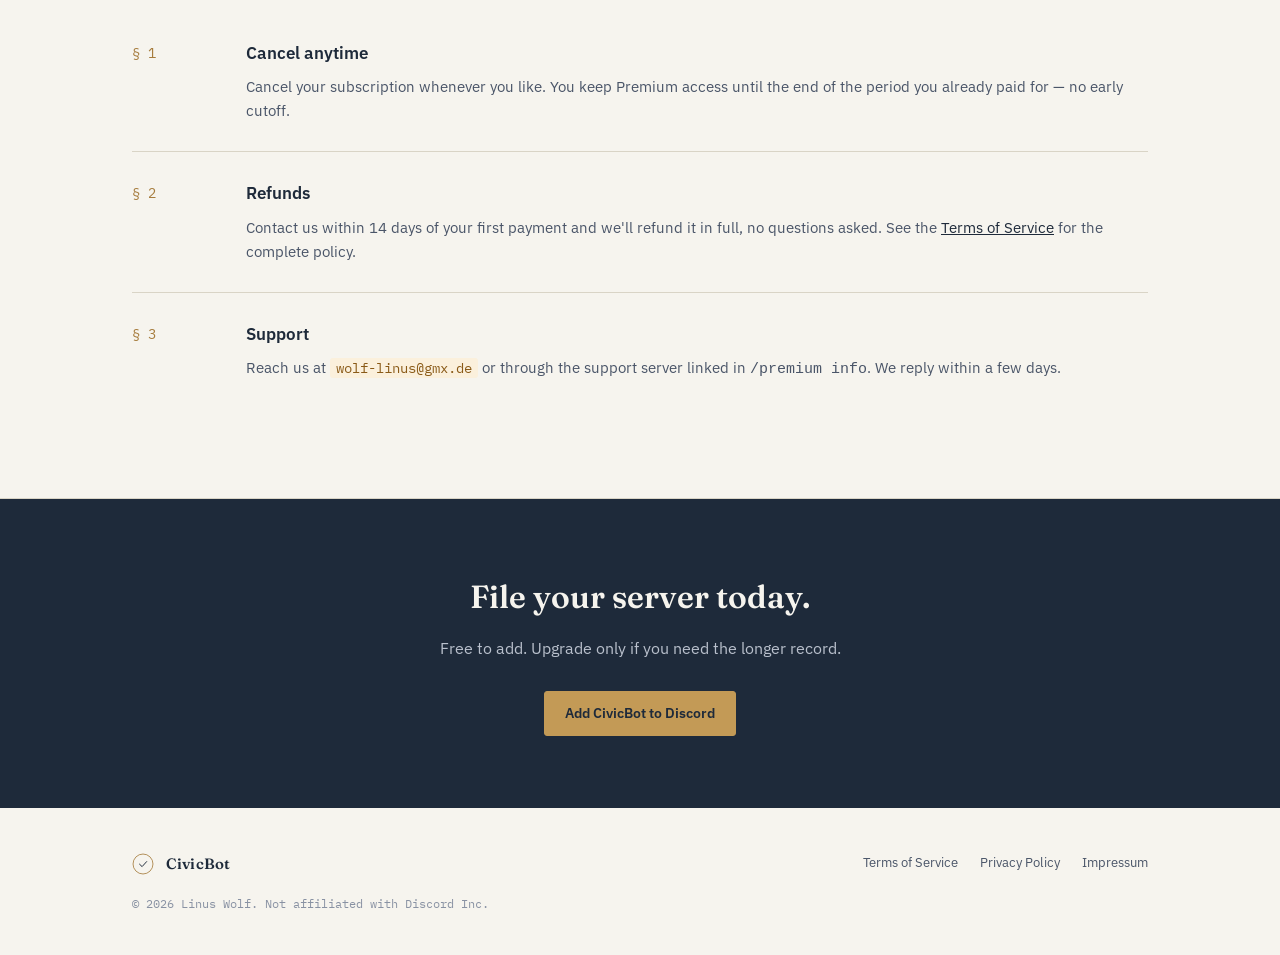
==== commit 31b71fa3: "Update support email address in index.html" ====
--- a/index.html
+++ b/index.html
@@ -26,7 +26,7 @@
       <a href="index.html#policies">Policies</a>
       <a href="terms.html">Terms</a>
       <a href="privacy.html">Privacy</a>
-      <a href="#" class="btn btn-primary">Add to Discord</a>
+      <a href="https://discord.com/oauth2/authorize?client_id=1529090076288749660&permissions=1099780189398&scope=bot%20applications.commands" class="btn btn-primary" target="_blank" rel="noopener">Add to Discord</a>
     </nav>
   </div>
 </header>
@@ -38,7 +38,7 @@
       <h1 class="display">Civic infrastructure<br>for your <em>Discord</em> server.</h1>
       <p class="lede">Activity tracking, moderation, and member leveling — filed under one bot, instead of five you have to configure separately.</p>
       <div class="cta-row">
-        <a href="#" class="btn btn-primary">Add to Discord — it's free</a>
+        <a href="https://discord.com/oauth2/authorize?client_id=1529090076288749660&permissions=1099780189398&scope=bot%20applications.commands" class="btn btn-primary" target="_blank" rel="noopener">Add to Discord — it's free</a>
         <a href="index.html#services" class="btn btn-ghost">View plans</a>
       </div>
     </div>
@@ -116,7 +116,7 @@
         <div class="ordinance-mark">§ 3</div>
         <div>
           <h3>Support</h3>
-          <p>Reach us at <span class="fill">[SUPPORT EMAIL]</span> or through the support server linked in <code>/premium info</code>. We reply within a few days.</p>
+          <p>Reach us at <span class="fill">wolf-linus@gmx.de</span> or through the support server linked in <code>/premium info</code>. We reply within a few days.</p>
         </div>
       </div>
     </div>
@@ -127,7 +127,7 @@
   <div class="wrap">
     <h2>File your server today.</h2>
     <p>Free to add. Upgrade only if you need the longer record.</p>
-    <a href="#" class="btn btn-primary">Add CivicBot to Discord</a>
+    <a href="https://discord.com/oauth2/authorize?client_id=1529090076288749660&permissions=1099780189398&scope=bot%20applications.commands" class="btn btn-primary" target="_blank" rel="noopener">Add CivicBot to Discord</a>
   </div>
 </section>
 
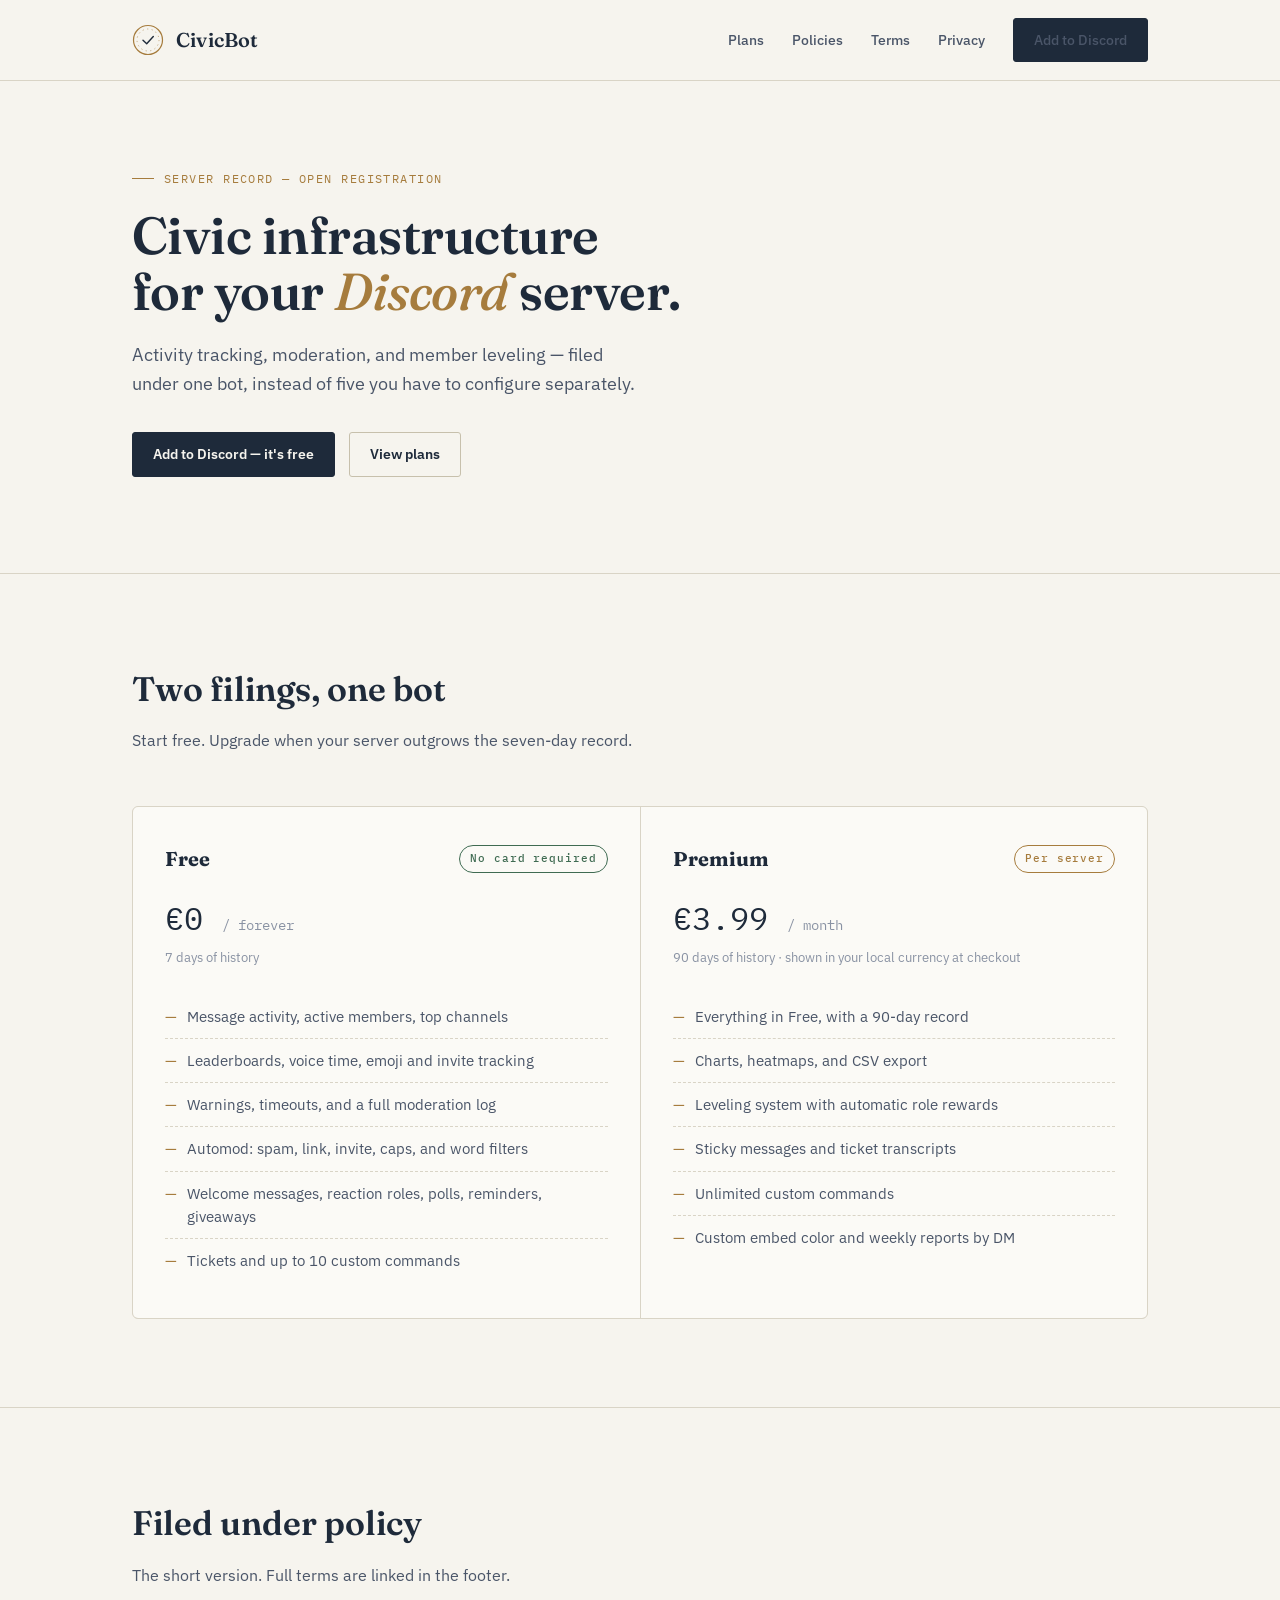
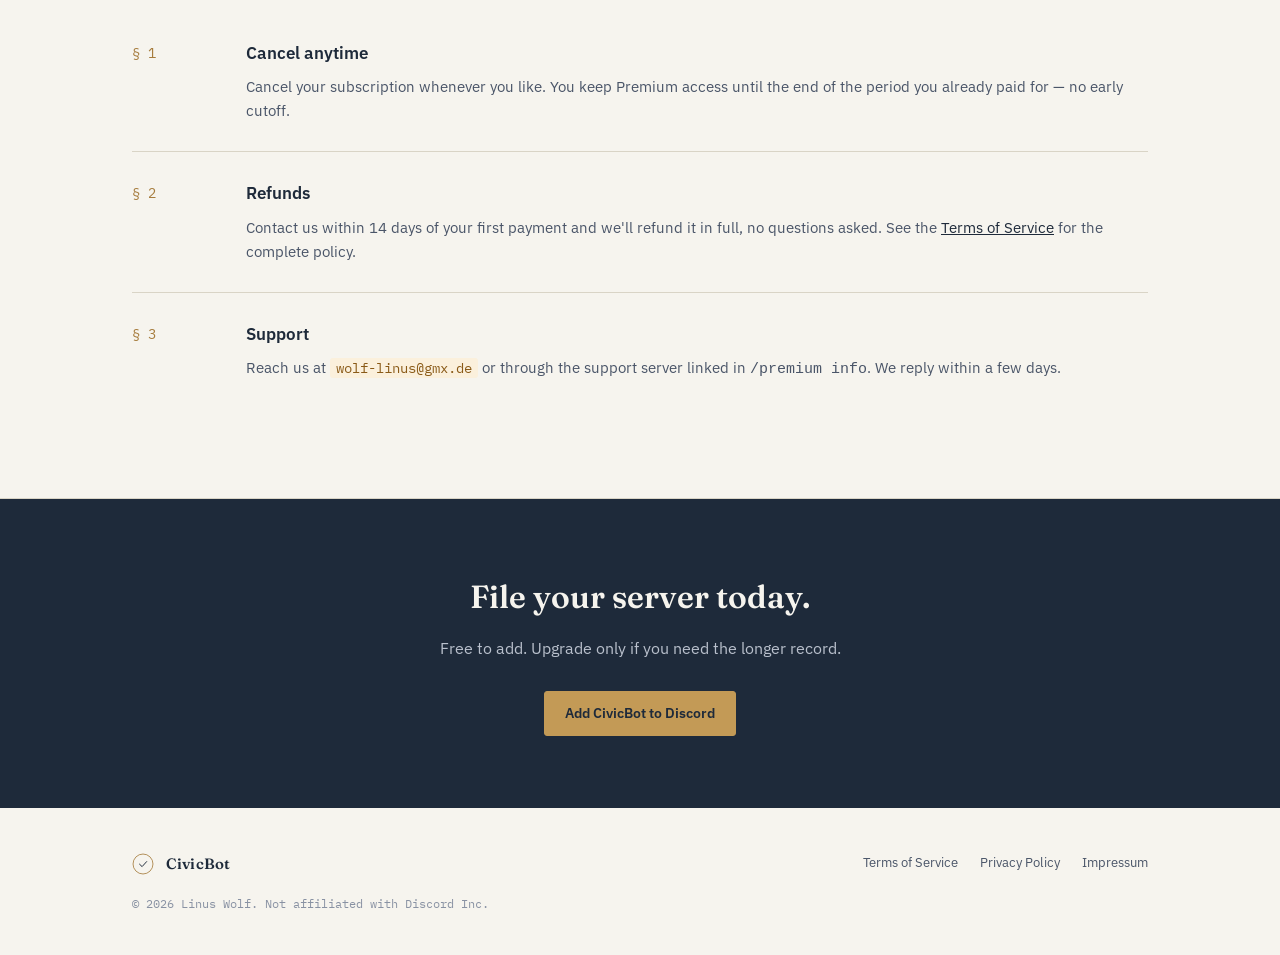
==== commit 660018c8: "Update index.html" ====
--- a/index.html
+++ b/index.html
@@ -58,7 +58,7 @@
           <h3 style="font-family:var(--display);font-size:20px;margin:0;">Free</h3>
           <span class="stamp free">No card required</span>
         </div>
-        <div class="record-price">$0 <span>/ forever</span></div>
+        <div class="record-price">€0 <span>/ forever</span></div>
         <div class="record-note">7 days of history</div>
         <ul>
           <li>Message activity, active members, top channels</li>
@@ -75,8 +75,8 @@
           <h3 style="font-family:var(--display);font-size:20px;margin:0;">Premium</h3>
           <span class="stamp premium">Per server</span>
         </div>
-        <div class="record-price">$4.99 <span>/ month</span></div>
-        <div class="record-note">90 days of history</div>
+        <div class="record-price">€3.99 <span>/ month</span></div>
+        <div class="record-note">90 days of history · shown in your local currency at checkout</div>
         <ul>
           <li>Everything in Free, with a 90-day record</li>
           <li>Charts, heatmaps, and CSV export</li>
